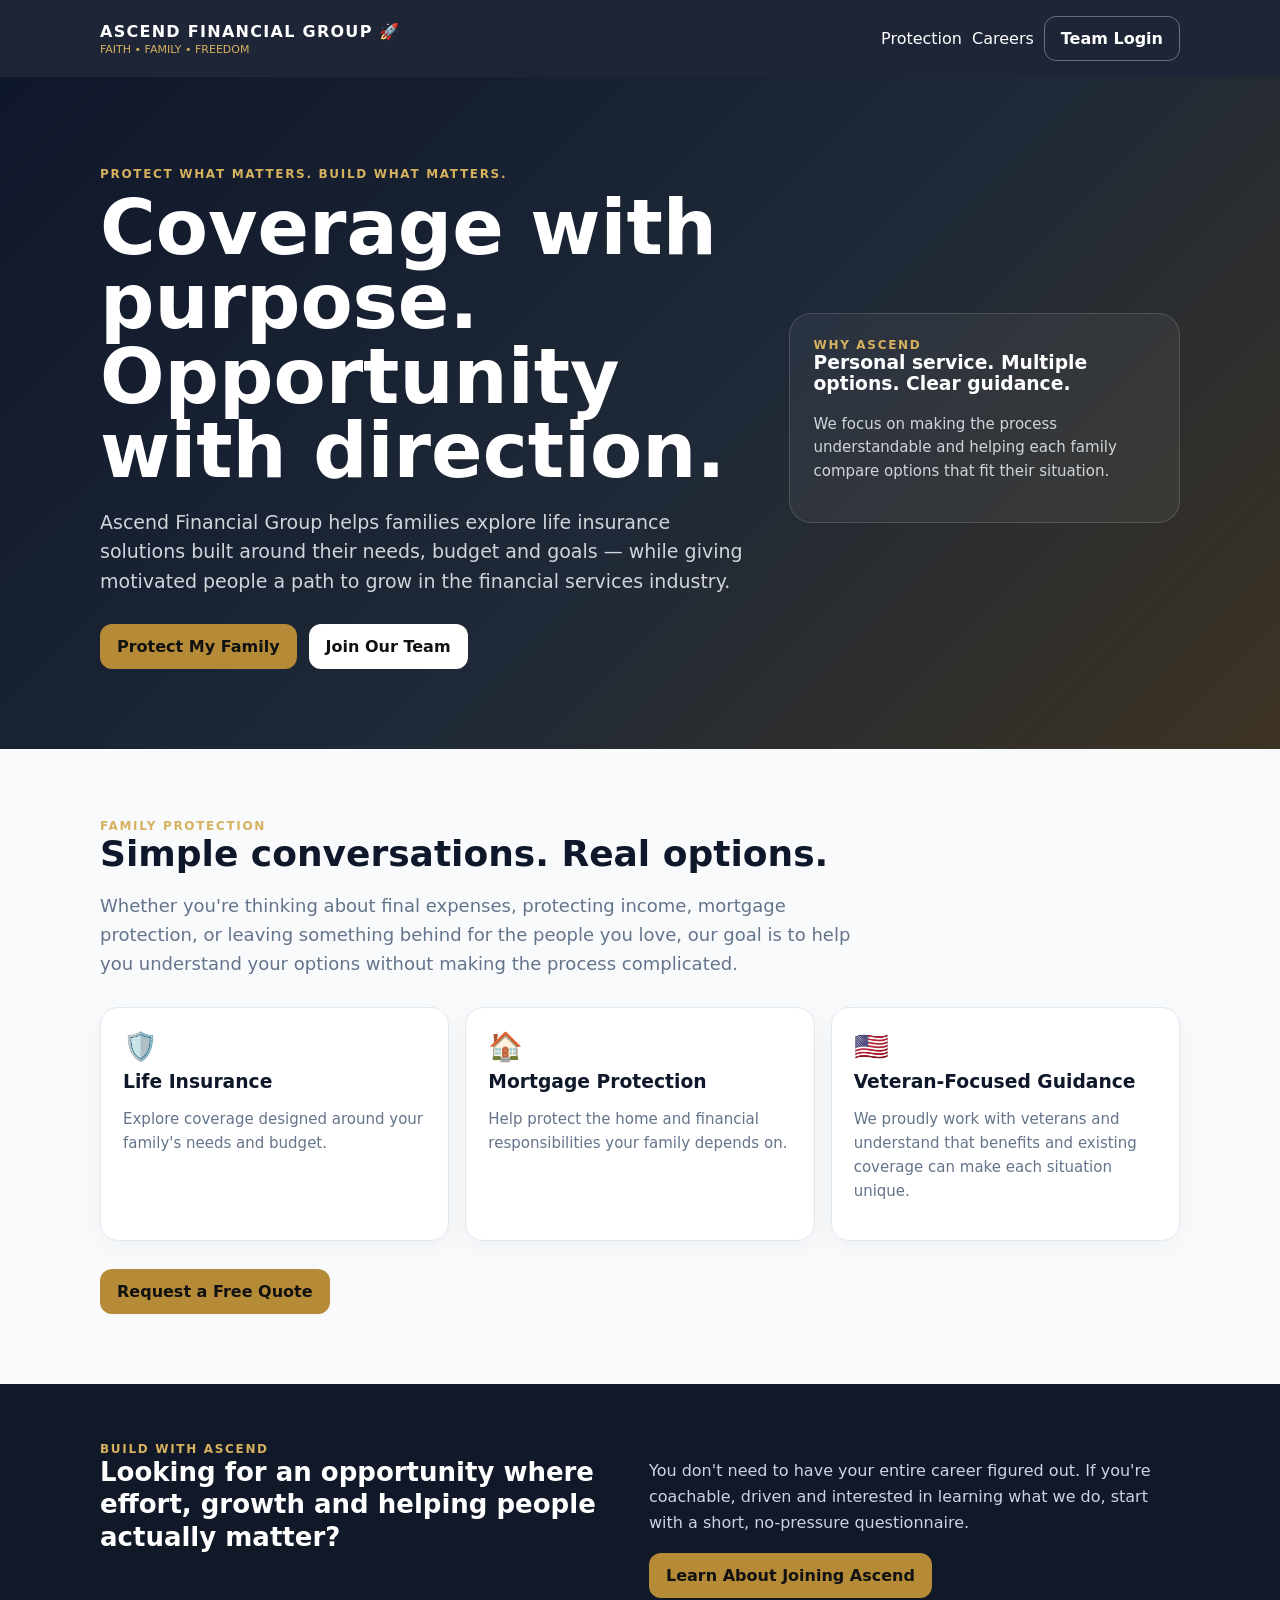
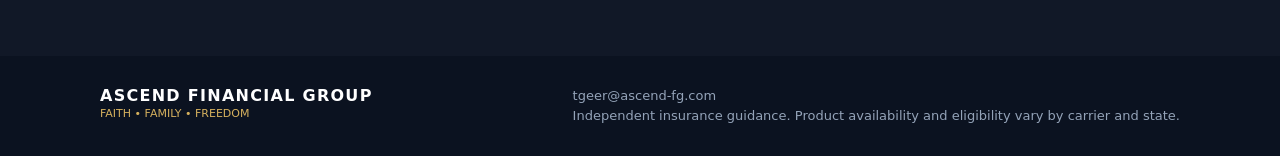
==== index.html @ 8be0ff40 "Build Ascend FG public landing page" ====
<!doctype html><html lang="en"><head><meta charset="utf-8"><meta name="viewport" content="width=device-width,initial-scale=1"><meta name="description" content="Ascend Financial Group helps families protect what matters most with life insurance solutions and offers driven people an opportunity to build a career in financial services."><title>Ascend Financial Group</title><style>:root{--ink:#0f172a;--muted:#64748b;--gold:#b58b38;--bg:#f8fafc;--card:#fff;--line:#e2e8f0}*{box-sizing:border-box}body{margin:0;font-family:Inter,system-ui,-apple-system,Segoe UI,sans-serif;background:var(--bg);color:var(--ink)}a{text-decoration:none;color:inherit}.nav{position:sticky;top:0;z-index:10;background:#0f172aeF;color:#fff;backdrop-filter:blur(10px)}.navin{max-width:1120px;margin:auto;display:flex;justify-content:space-between;align-items:center;padding:16px 20px}.brand{font-weight:900;letter-spacing:.08em}.tag{font-size:11px;color:#d6b15e;margin-top:2px}.links{display:flex;gap:10px;align-items:center}.btn{display:inline-flex;align-items:center;justify-content:center;border-radius:12px;padding:12px 16px;font-weight:800;border:1px solid transparent}.btn.gold{background:var(--gold);color:#111}.btn.light{background:#fff;color:#111}.btn.out{border-color:#ffffff55;color:#fff}.hero{background:linear-gradient(135deg,#0f172a,#1f2937 55%,#3d3323);color:#fff}.heroin{max-width:1120px;margin:auto;padding:90px 20px 80px;display:grid;grid-template-columns:1.25fr .75fr;gap:36px;align-items:center}.kicker{font-size:12px;letter-spacing:.14em;text-transform:uppercase;color:#d6b15e;font-weight:900}.hero h1{font-size:clamp(42px,7vw,76px);line-height:.98;margin:10px 0 18px;max-width:760px}.hero p{font-size:19px;line-height:1.55;color:#d1d5db;max-width:700px}.cta{display:flex;flex-wrap:wrap;gap:12px;margin-top:28px}.mini{background:#ffffff0d;border:1px solid #ffffff25;border-radius:22px;padding:24px}.mini h3{margin-top:0}.mini p{font-size:15px}.section{max-width:1120px;margin:auto;padding:70px 20px}.section h2{font-size:36px;margin:0 0 12px}.lead{color:var(--muted);font-size:18px;max-width:760px;line-height:1.6}.cards{display:grid;grid-template-columns:repeat(3,1fr);gap:16px;margin-top:28px}.card{background:var(--card);border:1px solid var(--line);border-radius:18px;padding:22px;box-shadow:0 8px 30px #0f172a0a}.card h3{margin:8px 0}.icon{font-size:28px}.split{display:grid;grid-template-columns:1fr 1fr;gap:18px}.band{background:#111827;color:#fff}.band .section{padding-top:58px;padding-bottom:58px}.quote{font-size:26px;font-weight:850;line-height:1.25}.footer{background:#0b1220;color:#94a3b8}.footerin{max-width:1120px;margin:auto;padding:30px 20px;display:flex;justify-content:space-between;gap:20px;flex-wrap:wrap}.small{font-size:13px;line-height:1.55}@media(max-width:760px){.heroin,.split,.cards{grid-template-columns:1fr}.heroin{padding-top:65px}.links a:not(.team){display:none}.hero h1{font-size:48px}.section{padding-top:52px;padding-bottom:52px}}</style></head><body><nav class="nav"><div class="navin"><div><div class="brand">ASCEND FINANCIAL GROUP 🚀</div><div class="tag">FAITH • FAMILY • FREEDOM</div></div><div class="links"><a href="#protect">Protection</a><a href="join/">Careers</a><a class="btn out team" href="https://daily.ascend-fg.com">Team Login</a></div></div></nav><header class="hero"><div class="heroin"><div><div class="kicker">Protect what matters. Build what matters.</div><h1>Coverage with purpose. Opportunity with direction.</h1><p>Ascend Financial Group helps families explore life insurance solutions built around their needs, budget and goals — while giving motivated people a path to grow in the financial services industry.</p><div class="cta"><a class="btn gold" href="#protect">Protect My Family</a><a class="btn light" href="join/">Join Our Team</a></div></div><aside class="mini"><div class="kicker">Why Ascend</div><h3>Personal service. Multiple options. Clear guidance.</h3><p>We focus on making the process understandable and helping each family compare options that fit their situation.</p></aside></div></header><section class="section" id="protect"><div class="kicker">Family Protection</div><h2>Simple conversations. Real options.</h2><p class="lead">Whether you're thinking about final expenses, protecting income, mortgage protection, or leaving something behind for the people you love, our goal is to help you understand your options without making the process complicated.</p><div class="cards"><div class="card"><div class="icon">🛡️</div><h3>Life Insurance</h3><p class="lead" style="font-size:15px">Explore coverage designed around your family's needs and budget.</p></div><div class="card"><div class="icon">🏠</div><h3>Mortgage Protection</h3><p class="lead" style="font-size:15px">Help protect the home and financial responsibilities your family depends on.</p></div><div class="card"><div class="icon">🇺🇸</div><h3>Veteran-Focused Guidance</h3><p class="lead" style="font-size:15px">We proudly work with veterans and understand that benefits and existing coverage can make each situation unique.</p></div></div><div class="cta"><a class="btn gold" href="mailto:tgeer@ascend-fg.com?subject=Ascend%20Financial%20Group%20-%20Coverage%20Request&body=Hi%20Ascend%2C%0A%0AI%27d%20like%20to%20learn%20more%20about%20coverage.%0A%0AName%3A%0APhone%3A%0ABest%20time%20to%20reach%20me%3A">Request a Free Quote</a></div></section><section class="band"><div class="section"><div class="split"><div><div class="kicker">Build With Ascend</div><div class="quote">Looking for an opportunity where effort, growth and helping people actually matter?</div></div><div><p style="color:#cbd5e1;line-height:1.65">You don't need to have your entire career figured out. If you're coachable, driven and interested in learning what we do, start with a short, no-pressure questionnaire.</p><a class="btn gold" href="join/">Learn About Joining Ascend</a></div></div></div></section><footer class="footer"><div class="footerin"><div><div class="brand" style="color:#fff">ASCEND FINANCIAL GROUP</div><div class="tag">FAITH • FAMILY • FREEDOM</div></div><div class="small">tgeer@ascend-fg.com<br>Independent insurance guidance. Product availability and eligibility vary by carrier and state.</div></div></footer></body></html>
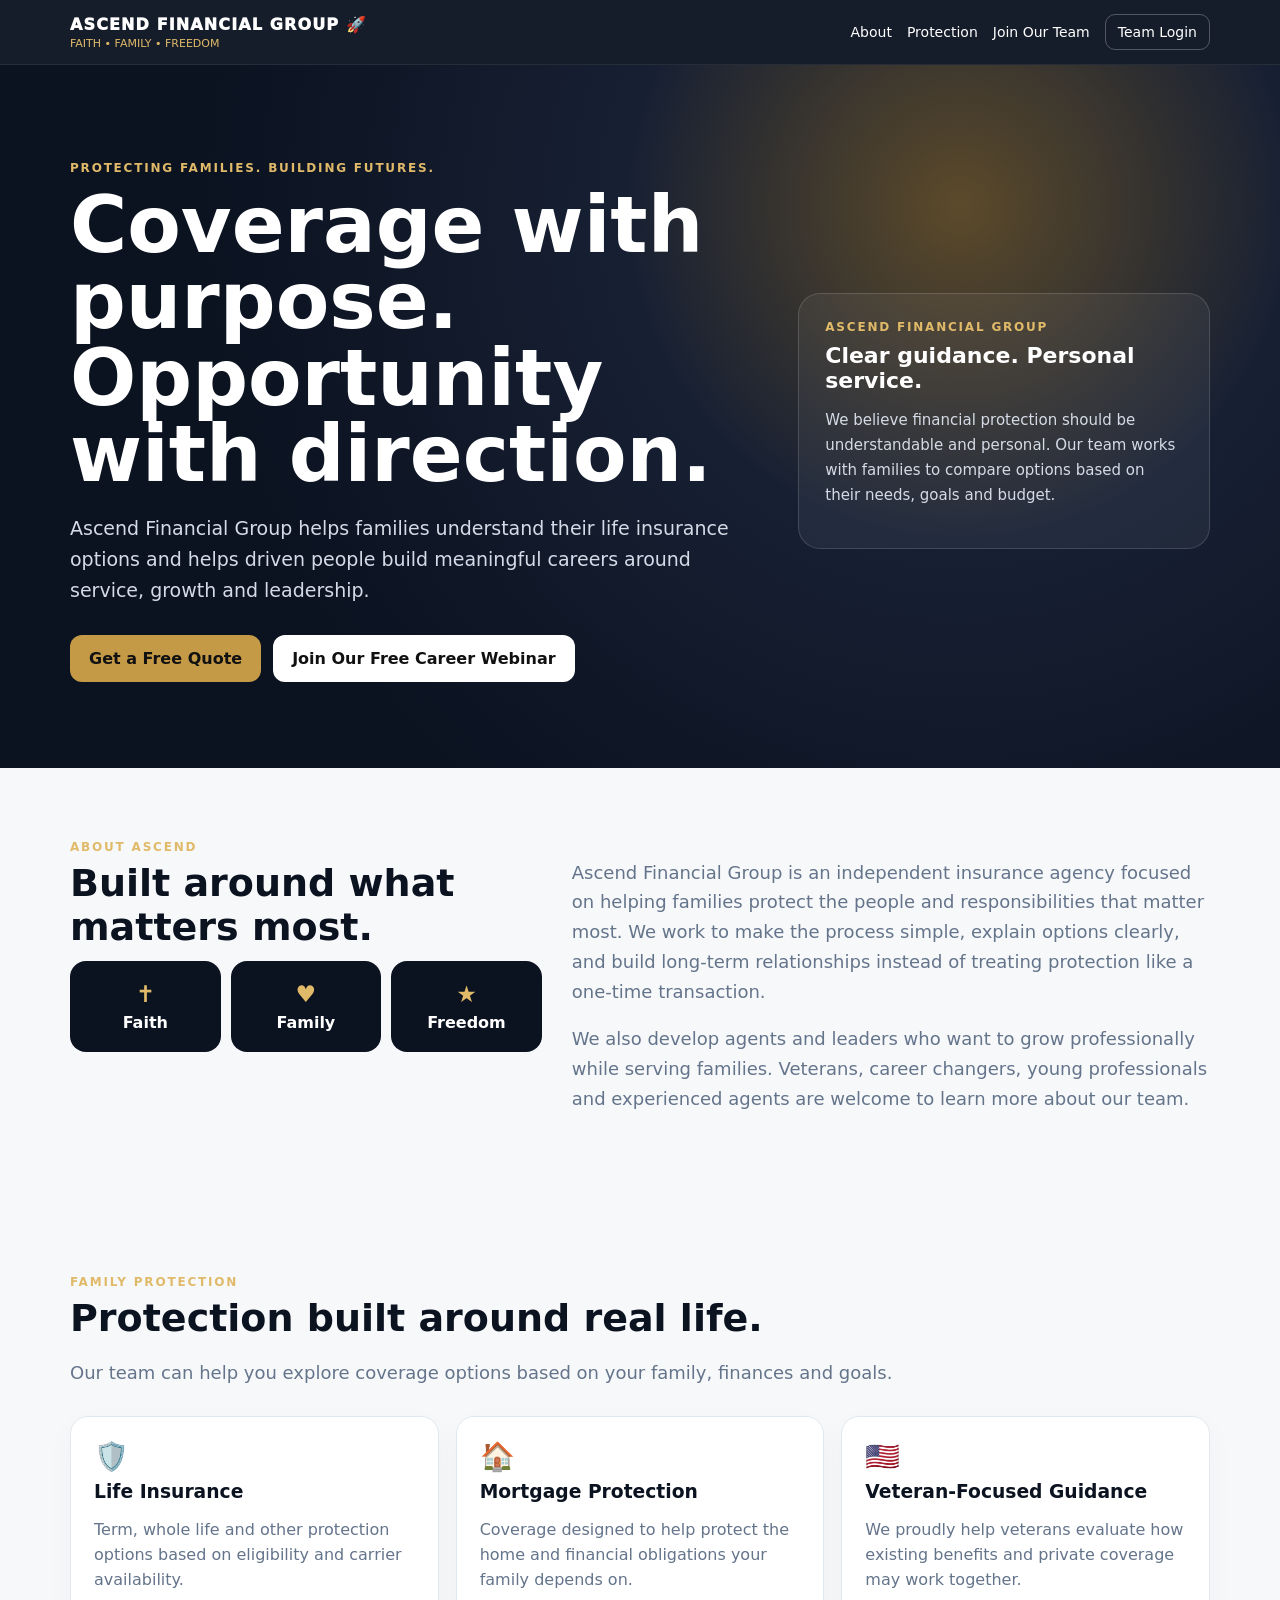
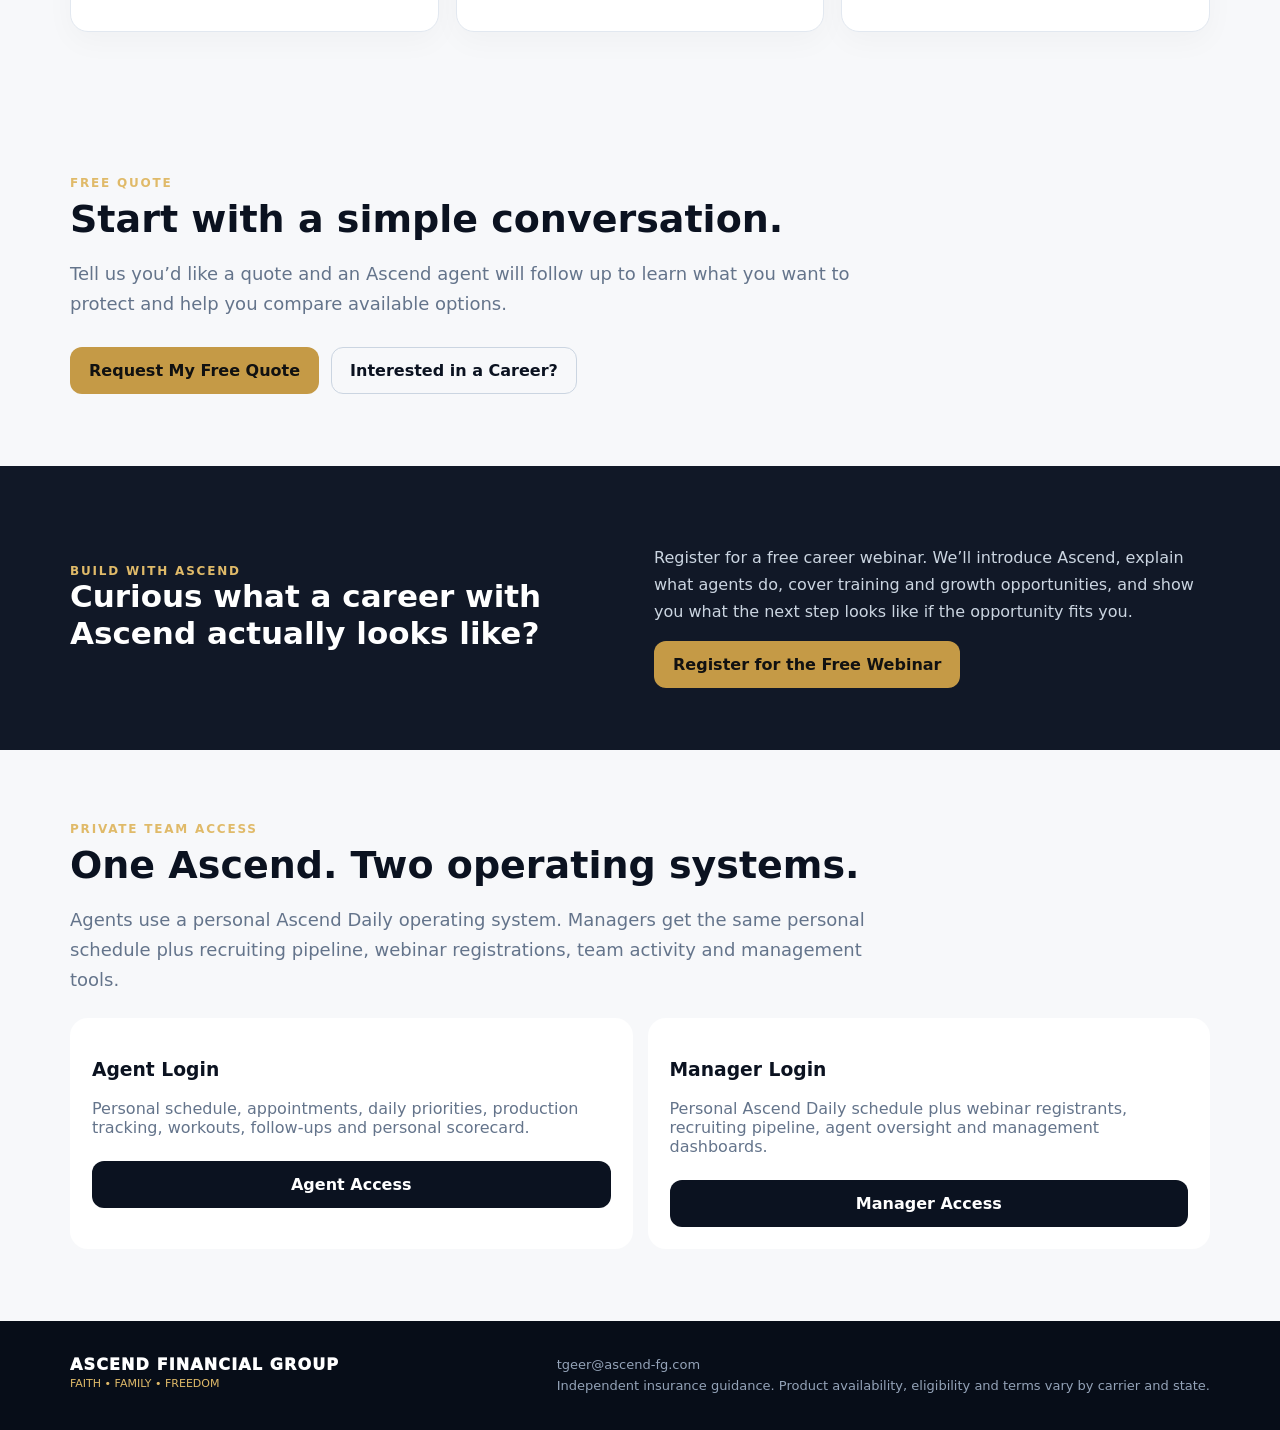
==== commit 94051dfd: "Build unified Ascend public landing page" ====
--- a/index.html
+++ b/index.html
@@ -1 +1,18 @@
-<!doctype html><html lang="en"><head><meta charset="utf-8"><meta name="viewport" content="width=device-width,initial-scale=1"><meta name="description" content="Ascend Financial Group helps families protect what matters most with life insurance solutions and offers driven people an opportunity to build a career in financial services."><title>Ascend Financial Group</title><style>:root{--ink:#0f172a;--muted:#64748b;--gold:#b58b38;--bg:#f8fafc;--card:#fff;--line:#e2e8f0}*{box-sizing:border-box}body{margin:0;font-family:Inter,system-ui,-apple-system,Segoe UI,sans-serif;background:var(--bg);color:var(--ink)}a{text-decoration:none;color:inherit}.nav{position:sticky;top:0;z-index:10;background:#0f172aeF;color:#fff;backdrop-filter:blur(10px)}.navin{max-width:1120px;margin:auto;display:flex;justify-content:space-between;align-items:center;padding:16px 20px}.brand{font-weight:900;letter-spacing:.08em}.tag{font-size:11px;color:#d6b15e;margin-top:2px}.links{display:flex;gap:10px;align-items:center}.btn{display:inline-flex;align-items:center;justify-content:center;border-radius:12px;padding:12px 16px;font-weight:800;border:1px solid transparent}.btn.gold{background:var(--gold);color:#111}.btn.light{background:#fff;color:#111}.btn.out{border-color:#ffffff55;color:#fff}.hero{background:linear-gradient(135deg,#0f172a,#1f2937 55%,#3d3323);color:#fff}.heroin{max-width:1120px;margin:auto;padding:90px 20px 80px;display:grid;grid-template-columns:1.25fr .75fr;gap:36px;align-items:center}.kicker{font-size:12px;letter-spacing:.14em;text-transform:uppercase;color:#d6b15e;font-weight:900}.hero h1{font-size:clamp(42px,7vw,76px);line-height:.98;margin:10px 0 18px;max-width:760px}.hero p{font-size:19px;line-height:1.55;color:#d1d5db;max-width:700px}.cta{display:flex;flex-wrap:wrap;gap:12px;margin-top:28px}.mini{background:#ffffff0d;border:1px solid #ffffff25;border-radius:22px;padding:24px}.mini h3{margin-top:0}.mini p{font-size:15px}.section{max-width:1120px;margin:auto;padding:70px 20px}.section h2{font-size:36px;margin:0 0 12px}.lead{color:var(--muted);font-size:18px;max-width:760px;line-height:1.6}.cards{display:grid;grid-template-columns:repeat(3,1fr);gap:16px;margin-top:28px}.card{background:var(--card);border:1px solid var(--line);border-radius:18px;padding:22px;box-shadow:0 8px 30px #0f172a0a}.card h3{margin:8px 0}.icon{font-size:28px}.split{display:grid;grid-template-columns:1fr 1fr;gap:18px}.band{background:#111827;color:#fff}.band .section{padding-top:58px;padding-bottom:58px}.quote{font-size:26px;font-weight:850;line-height:1.25}.footer{background:#0b1220;color:#94a3b8}.footerin{max-width:1120px;margin:auto;padding:30px 20px;display:flex;justify-content:space-between;gap:20px;flex-wrap:wrap}.small{font-size:13px;line-height:1.55}@media(max-width:760px){.heroin,.split,.cards{grid-template-columns:1fr}.heroin{padding-top:65px}.links a:not(.team){display:none}.hero h1{font-size:48px}.section{padding-top:52px;padding-bottom:52px}}</style></head><body><nav class="nav"><div class="navin"><div><div class="brand">ASCEND FINANCIAL GROUP 🚀</div><div class="tag">FAITH • FAMILY • FREEDOM</div></div><div class="links"><a href="#protect">Protection</a><a href="join/">Careers</a><a class="btn out team" href="https://daily.ascend-fg.com">Team Login</a></div></div></nav><header class="hero"><div class="heroin"><div><div class="kicker">Protect what matters. Build what matters.</div><h1>Coverage with purpose. Opportunity with direction.</h1><p>Ascend Financial Group helps families explore life insurance solutions built around their needs, budget and goals — while giving motivated people a path to grow in the financial services industry.</p><div class="cta"><a class="btn gold" href="#protect">Protect My Family</a><a class="btn light" href="join/">Join Our Team</a></div></div><aside class="mini"><div class="kicker">Why Ascend</div><h3>Personal service. Multiple options. Clear guidance.</h3><p>We focus on making the process understandable and helping each family compare options that fit their situation.</p></aside></div></header><section class="section" id="protect"><div class="kicker">Family Protection</div><h2>Simple conversations. Real options.</h2><p class="lead">Whether you're thinking about final expenses, protecting income, mortgage protection, or leaving something behind for the people you love, our goal is to help you understand your options without making the process complicated.</p><div class="cards"><div class="card"><div class="icon">🛡️</div><h3>Life Insurance</h3><p class="lead" style="font-size:15px">Explore coverage designed around your family's needs and budget.</p></div><div class="card"><div class="icon">🏠</div><h3>Mortgage Protection</h3><p class="lead" style="font-size:15px">Help protect the home and financial responsibilities your family depends on.</p></div><div class="card"><div class="icon">🇺🇸</div><h3>Veteran-Focused Guidance</h3><p class="lead" style="font-size:15px">We proudly work with veterans and understand that benefits and existing coverage can make each situation unique.</p></div></div><div class="cta"><a class="btn gold" href="mailto:tgeer@ascend-fg.com?subject=Ascend%20Financial%20Group%20-%20Coverage%20Request&body=Hi%20Ascend%2C%0A%0AI%27d%20like%20to%20learn%20more%20about%20coverage.%0A%0AName%3A%0APhone%3A%0ABest%20time%20to%20reach%20me%3A">Request a Free Quote</a></div></section><section class="band"><div class="section"><div class="split"><div><div class="kicker">Build With Ascend</div><div class="quote">Looking for an opportunity where effort, growth and helping people actually matter?</div></div><div><p style="color:#cbd5e1;line-height:1.65">You don't need to have your entire career figured out. If you're coachable, driven and interested in learning what we do, start with a short, no-pressure questionnaire.</p><a class="btn gold" href="join/">Learn About Joining Ascend</a></div></div></div></section><footer class="footer"><div class="footerin"><div><div class="brand" style="color:#fff">ASCEND FINANCIAL GROUP</div><div class="tag">FAITH • FAMILY • FREEDOM</div></div><div class="small">tgeer@ascend-fg.com<br>Independent insurance guidance. Product availability and eligibility vary by carrier and state.</div></div></footer></body></html>+<!doctype html>
+<html lang="en">
+<head>
+<meta charset="utf-8"><meta name="viewport" content="width=device-width,initial-scale=1">
+<title>Ascend Financial Group | Life Insurance & Career Opportunities</title>
+<meta name="description" content="Ascend Financial Group helps families explore life insurance, final expense and mortgage protection options and offers career opportunities for driven people. Faith • Family • Freedom.">
+<style>:root{--ink:#0b1220;--muted:#64748b;--gold:#c59a46;--bg:#f7f8fa;--line:#e2e8f0;--white:#fff}*{box-sizing:border-box}html{scroll-behavior:smooth}body{margin:0;font-family:Inter,system-ui,-apple-system,Segoe UI,sans-serif;background:var(--bg);color:var(--ink)}a{text-decoration:none;color:inherit}.nav{position:sticky;top:0;z-index:20;background:#0b1220f3;color:#fff;backdrop-filter:blur(12px);border-bottom:1px solid #ffffff12}.navin{max-width:1180px;margin:auto;padding:14px 20px;display:flex;align-items:center;justify-content:space-between;gap:18px}.brand{font-weight:950;letter-spacing:.07em}.tag{font-size:11px;color:#e0ba69;margin-top:3px}.links{display:flex;align-items:center;gap:15px;font-size:14px}.login{border:1px solid #ffffff42;border-radius:10px;padding:9px 12px}.hero{background:radial-gradient(circle at 75% 20%,#5c4a2a 0,#172033 30%,#0b1220 68%);color:#fff}.heroin{max-width:1180px;margin:auto;padding:96px 20px 86px;display:grid;grid-template-columns:1.25fr .75fr;gap:42px;align-items:center}.kicker{font-size:12px;letter-spacing:.15em;text-transform:uppercase;color:#e0ba69;font-weight:900}.hero h1{font-size:clamp(45px,7vw,78px);line-height:.98;margin:12px 0 20px;max-width:820px}.hero p{max-width:720px;font-size:19px;line-height:1.65;color:#d5dbe6}.cta{display:flex;flex-wrap:wrap;gap:12px;margin-top:28px}.btn{display:inline-flex;align-items:center;justify-content:center;padding:13px 18px;border-radius:12px;font-weight:900;border:1px solid transparent}.gold{background:var(--gold);color:#111}.light{background:#fff;color:#111}.outline{border-color:#ffffff4a;color:#fff}.heroCard{background:#ffffff0e;border:1px solid #ffffff24;border-radius:22px;padding:26px}.heroCard h3{font-size:22px;margin:9px 0}.heroCard p{font-size:15px}.section{max-width:1180px;margin:auto;padding:72px 20px}.section h2{font-size:38px;margin:7px 0 12px}.lead{font-size:18px;line-height:1.65;color:var(--muted);max-width:830px}.cards{display:grid;grid-template-columns:repeat(3,1fr);gap:17px;margin-top:28px}.card{background:#fff;border:1px solid var(--line);border-radius:18px;padding:23px;box-shadow:0 10px 30px #0b122008}.card h3{margin:8px 0}.card p{color:var(--muted);line-height:1.55}.icon{font-size:28px}.about{display:grid;grid-template-columns:.85fr 1.15fr;gap:30px;align-items:start}.values{display:grid;grid-template-columns:repeat(3,1fr);gap:10px}.value{background:#0b1220;color:#fff;border-radius:16px;padding:20px;text-align:center;font-weight:850}.value span{display:block;color:#e0ba69;font-size:23px;margin-bottom:6px}.recruit{background:#111827;color:#fff}.recruit .section{padding-top:62px;padding-bottom:62px}.split{display:grid;grid-template-columns:1fr 1fr;gap:28px;align-items:center}.quote{font-size:31px;font-weight:900;line-height:1.18}.roleGrid{display:grid;grid-template-columns:1fr 1fr;gap:15px;margin-top:24px}.role{background:#fff;color:var(--ink);border-radius:18px;padding:22px}.role p{color:var(--muted)}.role .btn{width:100%;margin-top:8px;background:#0b1220;color:#fff}.footer{background:#070d18;color:#94a3b8}.footerin{max-width:1180px;margin:auto;padding:34px 20px;display:flex;justify-content:space-between;gap:24px;flex-wrap:wrap}.small{font-size:13px;line-height:1.6}@media(max-width:780px){.heroin,.about,.split,.cards,.roleGrid,.values{grid-template-columns:1fr}.links a:not(.login){display:none}.hero h1{font-size:49px}.heroin{padding-top:68px}.section{padding-top:54px;padding-bottom:54px}}</style>
+</head>
+<body>
+<nav class="nav"><div class="navin"><div><div class="brand">ASCEND FINANCIAL GROUP 🚀</div><div class="tag">FAITH • FAMILY • FREEDOM</div></div><div class="links"><a href="#about">About</a><a href="#protect">Protection</a><a href="join/">Join Our Team</a><a class="login" href="#team-access">Team Login</a></div></div></nav>
+<header class="hero"><div class="heroin"><div><div class="kicker">Protecting families. Building futures.</div><h1>Coverage with purpose. Opportunity with direction.</h1><p>Ascend Financial Group helps families understand their life insurance options and helps driven people build meaningful careers around service, growth and leadership.</p><div class="cta"><a class="btn gold" href="#quote">Get a Free Quote</a><a class="btn light" href="join/">Join Our Free Career Webinar</a></div></div><aside class="heroCard"><div class="kicker">Ascend Financial Group</div><h3>Clear guidance. Personal service.</h3><p>We believe financial protection should be understandable and personal. Our team works with families to compare options based on their needs, goals and budget.</p></aside></div></header>
+<section class="section" id="about"><div class="about"><div><div class="kicker">About Ascend</div><h2>Built around what matters most.</h2><div class="values"><div class="value"><span>✝</span>Faith</div><div class="value"><span>♥</span>Family</div><div class="value"><span>★</span>Freedom</div></div></div><div><p class="lead">Ascend Financial Group is an independent insurance agency focused on helping families protect the people and responsibilities that matter most. We work to make the process simple, explain options clearly, and build long-term relationships instead of treating protection like a one-time transaction.</p><p class="lead">We also develop agents and leaders who want to grow professionally while serving families. Veterans, career changers, young professionals and experienced agents are welcome to learn more about our team.</p></div></div></section>
+<section class="section" id="protect"><div class="kicker">Family Protection</div><h2>Protection built around real life.</h2><p class="lead">Our team can help you explore coverage options based on your family, finances and goals.</p><div class="cards"><div class="card"><div class="icon">🛡️</div><h3>Life Insurance</h3><p>Term, whole life and other protection options based on eligibility and carrier availability.</p></div><div class="card"><div class="icon">🏠</div><h3>Mortgage Protection</h3><p>Coverage designed to help protect the home and financial obligations your family depends on.</p></div><div class="card"><div class="icon">🇺🇸</div><h3>Veteran-Focused Guidance</h3><p>We proudly help veterans evaluate how existing benefits and private coverage may work together.</p></div></div></section>
+<section class="section" id="quote"><div class="kicker">Free Quote</div><h2>Start with a simple conversation.</h2><p class="lead">Tell us you’d like a quote and an Ascend agent will follow up to learn what you want to protect and help you compare available options.</p><div class="cta"><a class="btn gold" href="mailto:tgeer@ascend-fg.com?subject=Free%20Quote%20Request%20-%20Ascend%20Financial%20Group&body=Name%3A%0APhone%3A%0ACity%2FState%3A%0AWhat%20would%20you%20like%20help%20protecting%3F%3A">Request My Free Quote</a><a class="btn" style="border:1px solid #cbd5e1" href="join/">Interested in a Career?</a></div></section>
+<section class="recruit"><div class="section"><div class="split"><div><div class="kicker">Build With Ascend</div><div class="quote">Curious what a career with Ascend actually looks like?</div></div><div><p style="color:#cbd5e1;line-height:1.7">Register for a free career webinar. We’ll introduce Ascend, explain what agents do, cover training and growth opportunities, and show you what the next step looks like if the opportunity fits you.</p><a class="btn gold" href="join/">Register for the Free Webinar</a></div></div></div></section>
+<section class="section" id="team-access"><div class="kicker">Private Team Access</div><h2>One Ascend. Two operating systems.</h2><p class="lead">Agents use a personal Ascend Daily operating system. Managers get the same personal schedule plus recruiting pipeline, webinar registrations, team activity and management tools.</p><div class="roleGrid"><div class="role"><h3>Agent Login</h3><p>Personal schedule, appointments, daily priorities, production tracking, workouts, follow-ups and personal scorecard.</p><a class="btn" href="https://daily.ascend-fg.com">Agent Access</a></div><div class="role"><h3>Manager Login</h3><p>Personal Ascend Daily schedule plus webinar registrants, recruiting pipeline, agent oversight and management dashboards.</p><a class="btn" href="manager/">Manager Access</a></div></div></section>
+<footer class="footer"><div class="footerin"><div><div class="brand" style="color:#fff">ASCEND FINANCIAL GROUP</div><div class="tag">FAITH • FAMILY • FREEDOM</div></div><div class="small">tgeer@ascend-fg.com<br>Independent insurance guidance. Product availability, eligibility and terms vary by carrier and state.</div></div></footer>
+</body></html>
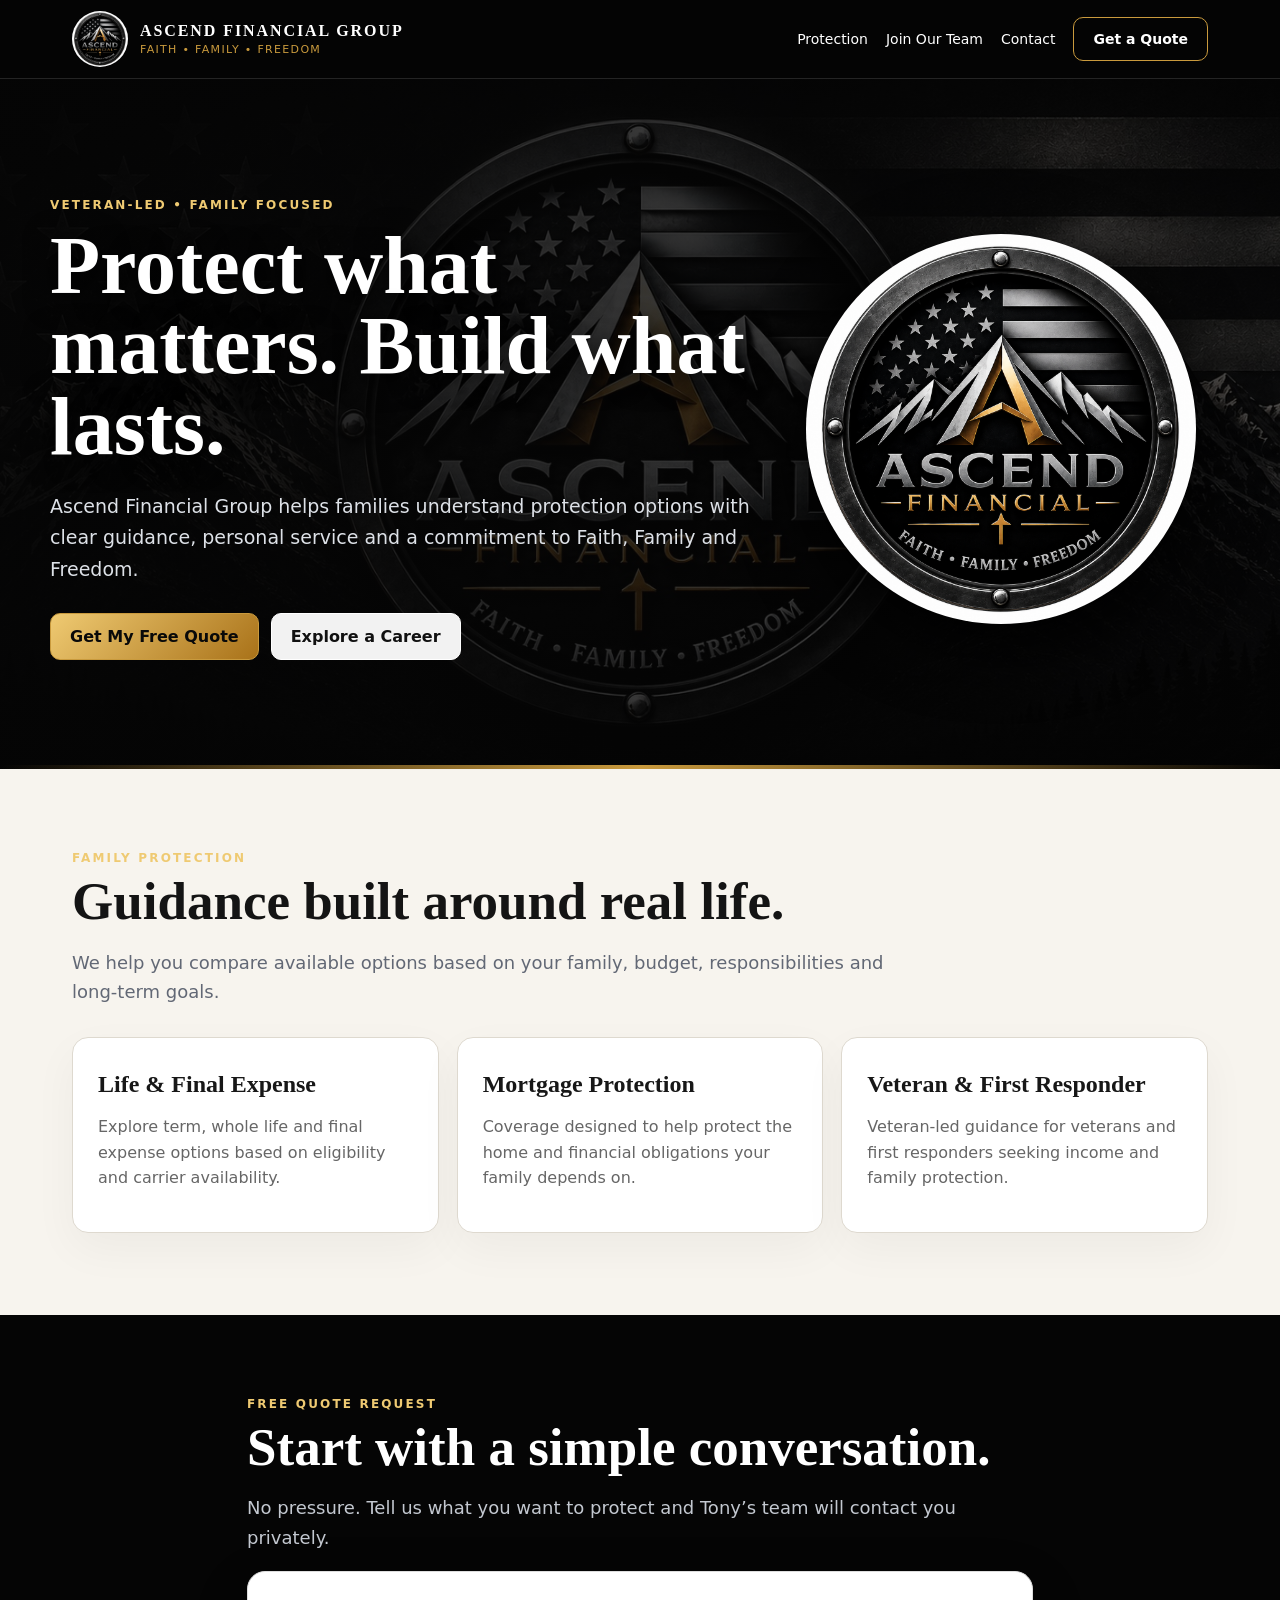
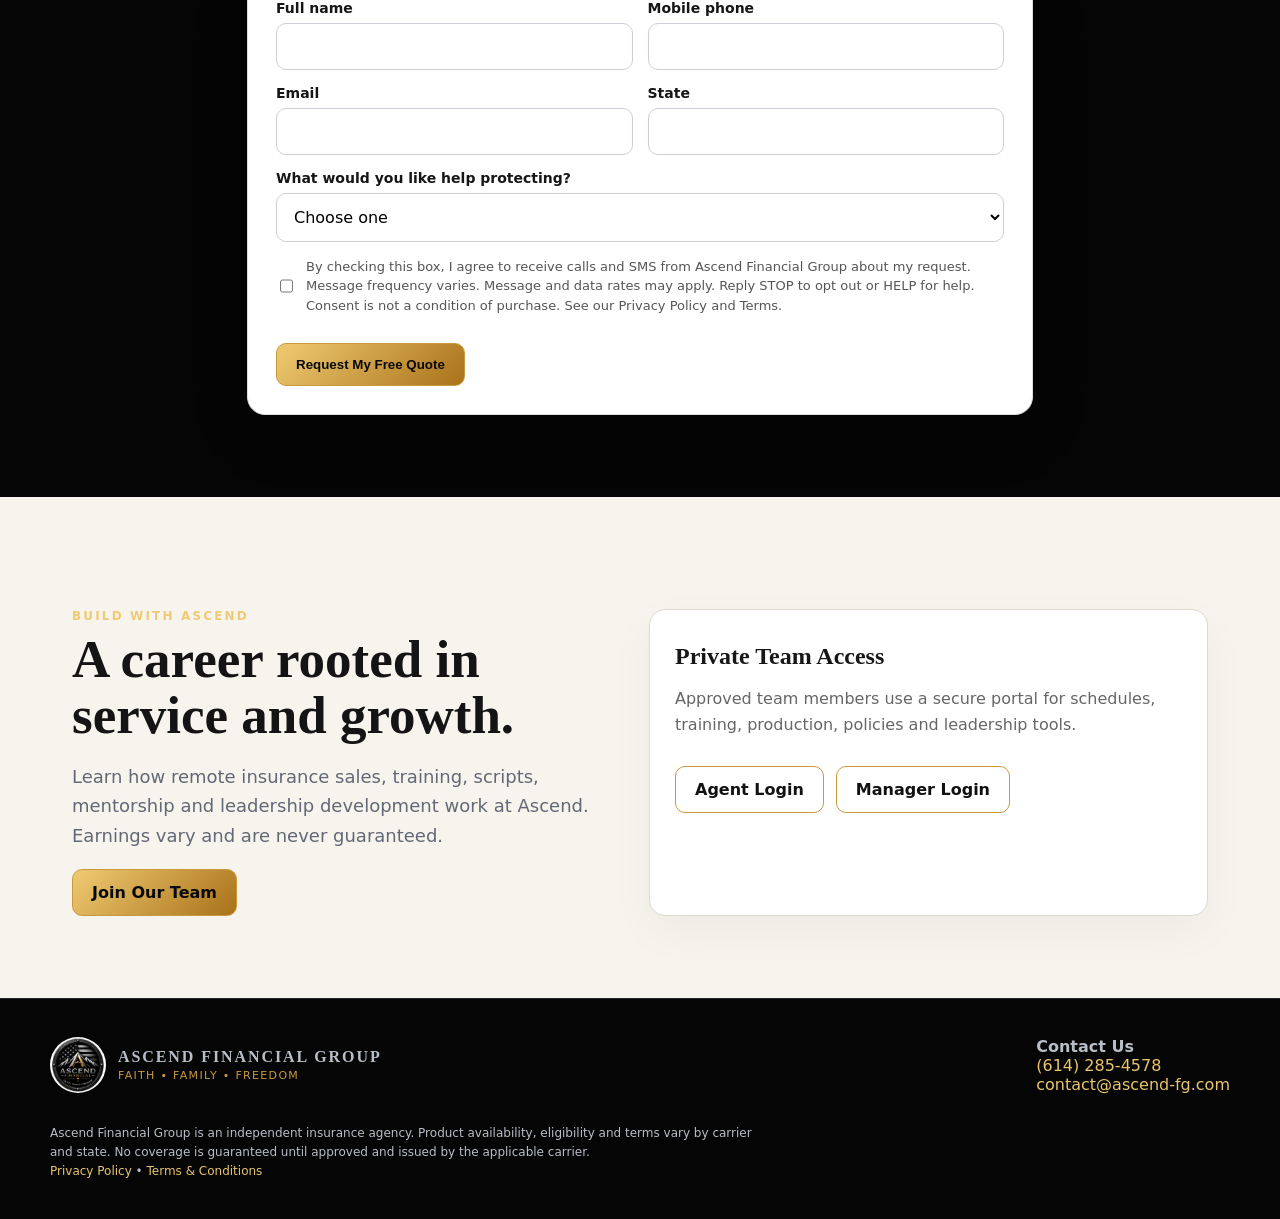
==== commit 706f28e2: "Launch branded public site and portal entry flows" ====
--- a/index.html
+++ b/index.html
@@ -1,18 +1,7 @@
-<!doctype html>
-<html lang="en">
-<head>
-<meta charset="utf-8"><meta name="viewport" content="width=device-width,initial-scale=1">
-<title>Ascend Financial Group | Life Insurance & Career Opportunities</title>
-<meta name="description" content="Ascend Financial Group helps families explore life insurance, final expense and mortgage protection options and offers career opportunities for driven people. Faith • Family • Freedom.">
-<style>:root{--ink:#0b1220;--muted:#64748b;--gold:#c59a46;--bg:#f7f8fa;--line:#e2e8f0;--white:#fff}*{box-sizing:border-box}html{scroll-behavior:smooth}body{margin:0;font-family:Inter,system-ui,-apple-system,Segoe UI,sans-serif;background:var(--bg);color:var(--ink)}a{text-decoration:none;color:inherit}.nav{position:sticky;top:0;z-index:20;background:#0b1220f3;color:#fff;backdrop-filter:blur(12px);border-bottom:1px solid #ffffff12}.navin{max-width:1180px;margin:auto;padding:14px 20px;display:flex;align-items:center;justify-content:space-between;gap:18px}.brand{font-weight:950;letter-spacing:.07em}.tag{font-size:11px;color:#e0ba69;margin-top:3px}.links{display:flex;align-items:center;gap:15px;font-size:14px}.login{border:1px solid #ffffff42;border-radius:10px;padding:9px 12px}.hero{background:radial-gradient(circle at 75% 20%,#5c4a2a 0,#172033 30%,#0b1220 68%);color:#fff}.heroin{max-width:1180px;margin:auto;padding:96px 20px 86px;display:grid;grid-template-columns:1.25fr .75fr;gap:42px;align-items:center}.kicker{font-size:12px;letter-spacing:.15em;text-transform:uppercase;color:#e0ba69;font-weight:900}.hero h1{font-size:clamp(45px,7vw,78px);line-height:.98;margin:12px 0 20px;max-width:820px}.hero p{max-width:720px;font-size:19px;line-height:1.65;color:#d5dbe6}.cta{display:flex;flex-wrap:wrap;gap:12px;margin-top:28px}.btn{display:inline-flex;align-items:center;justify-content:center;padding:13px 18px;border-radius:12px;font-weight:900;border:1px solid transparent}.gold{background:var(--gold);color:#111}.light{background:#fff;color:#111}.outline{border-color:#ffffff4a;color:#fff}.heroCard{background:#ffffff0e;border:1px solid #ffffff24;border-radius:22px;padding:26px}.heroCard h3{font-size:22px;margin:9px 0}.heroCard p{font-size:15px}.section{max-width:1180px;margin:auto;padding:72px 20px}.section h2{font-size:38px;margin:7px 0 12px}.lead{font-size:18px;line-height:1.65;color:var(--muted);max-width:830px}.cards{display:grid;grid-template-columns:repeat(3,1fr);gap:17px;margin-top:28px}.card{background:#fff;border:1px solid var(--line);border-radius:18px;padding:23px;box-shadow:0 10px 30px #0b122008}.card h3{margin:8px 0}.card p{color:var(--muted);line-height:1.55}.icon{font-size:28px}.about{display:grid;grid-template-columns:.85fr 1.15fr;gap:30px;align-items:start}.values{display:grid;grid-template-columns:repeat(3,1fr);gap:10px}.value{background:#0b1220;color:#fff;border-radius:16px;padding:20px;text-align:center;font-weight:850}.value span{display:block;color:#e0ba69;font-size:23px;margin-bottom:6px}.recruit{background:#111827;color:#fff}.recruit .section{padding-top:62px;padding-bottom:62px}.split{display:grid;grid-template-columns:1fr 1fr;gap:28px;align-items:center}.quote{font-size:31px;font-weight:900;line-height:1.18}.roleGrid{display:grid;grid-template-columns:1fr 1fr;gap:15px;margin-top:24px}.role{background:#fff;color:var(--ink);border-radius:18px;padding:22px}.role p{color:var(--muted)}.role .btn{width:100%;margin-top:8px;background:#0b1220;color:#fff}.footer{background:#070d18;color:#94a3b8}.footerin{max-width:1180px;margin:auto;padding:34px 20px;display:flex;justify-content:space-between;gap:24px;flex-wrap:wrap}.small{font-size:13px;line-height:1.6}@media(max-width:780px){.heroin,.about,.split,.cards,.roleGrid,.values{grid-template-columns:1fr}.links a:not(.login){display:none}.hero h1{font-size:49px}.heroin{padding-top:68px}.section{padding-top:54px;padding-bottom:54px}}</style>
-</head>
-<body>
-<nav class="nav"><div class="navin"><div><div class="brand">ASCEND FINANCIAL GROUP 🚀</div><div class="tag">FAITH • FAMILY • FREEDOM</div></div><div class="links"><a href="#about">About</a><a href="#protect">Protection</a><a href="join/">Join Our Team</a><a class="login" href="#team-access">Team Login</a></div></div></nav>
-<header class="hero"><div class="heroin"><div><div class="kicker">Protecting families. Building futures.</div><h1>Coverage with purpose. Opportunity with direction.</h1><p>Ascend Financial Group helps families understand their life insurance options and helps driven people build meaningful careers around service, growth and leadership.</p><div class="cta"><a class="btn gold" href="#quote">Get a Free Quote</a><a class="btn light" href="join/">Join Our Free Career Webinar</a></div></div><aside class="heroCard"><div class="kicker">Ascend Financial Group</div><h3>Clear guidance. Personal service.</h3><p>We believe financial protection should be understandable and personal. Our team works with families to compare options based on their needs, goals and budget.</p></aside></div></header>
-<section class="section" id="about"><div class="about"><div><div class="kicker">About Ascend</div><h2>Built around what matters most.</h2><div class="values"><div class="value"><span>✝</span>Faith</div><div class="value"><span>♥</span>Family</div><div class="value"><span>★</span>Freedom</div></div></div><div><p class="lead">Ascend Financial Group is an independent insurance agency focused on helping families protect the people and responsibilities that matter most. We work to make the process simple, explain options clearly, and build long-term relationships instead of treating protection like a one-time transaction.</p><p class="lead">We also develop agents and leaders who want to grow professionally while serving families. Veterans, career changers, young professionals and experienced agents are welcome to learn more about our team.</p></div></div></section>
-<section class="section" id="protect"><div class="kicker">Family Protection</div><h2>Protection built around real life.</h2><p class="lead">Our team can help you explore coverage options based on your family, finances and goals.</p><div class="cards"><div class="card"><div class="icon">🛡️</div><h3>Life Insurance</h3><p>Term, whole life and other protection options based on eligibility and carrier availability.</p></div><div class="card"><div class="icon">🏠</div><h3>Mortgage Protection</h3><p>Coverage designed to help protect the home and financial obligations your family depends on.</p></div><div class="card"><div class="icon">🇺🇸</div><h3>Veteran-Focused Guidance</h3><p>We proudly help veterans evaluate how existing benefits and private coverage may work together.</p></div></div></section>
-<section class="section" id="quote"><div class="kicker">Free Quote</div><h2>Start with a simple conversation.</h2><p class="lead">Tell us you’d like a quote and an Ascend agent will follow up to learn what you want to protect and help you compare available options.</p><div class="cta"><a class="btn gold" href="mailto:tgeer@ascend-fg.com?subject=Free%20Quote%20Request%20-%20Ascend%20Financial%20Group&body=Name%3A%0APhone%3A%0ACity%2FState%3A%0AWhat%20would%20you%20like%20help%20protecting%3F%3A">Request My Free Quote</a><a class="btn" style="border:1px solid #cbd5e1" href="join/">Interested in a Career?</a></div></section>
-<section class="recruit"><div class="section"><div class="split"><div><div class="kicker">Build With Ascend</div><div class="quote">Curious what a career with Ascend actually looks like?</div></div><div><p style="color:#cbd5e1;line-height:1.7">Register for a free career webinar. We’ll introduce Ascend, explain what agents do, cover training and growth opportunities, and show you what the next step looks like if the opportunity fits you.</p><a class="btn gold" href="join/">Register for the Free Webinar</a></div></div></div></section>
-<section class="section" id="team-access"><div class="kicker">Private Team Access</div><h2>One Ascend. Two operating systems.</h2><p class="lead">Agents use a personal Ascend Daily operating system. Managers get the same personal schedule plus recruiting pipeline, webinar registrations, team activity and management tools.</p><div class="roleGrid"><div class="role"><h3>Agent Login</h3><p>Personal schedule, appointments, daily priorities, production tracking, workouts, follow-ups and personal scorecard.</p><a class="btn" href="https://daily.ascend-fg.com">Agent Access</a></div><div class="role"><h3>Manager Login</h3><p>Personal Ascend Daily schedule plus webinar registrants, recruiting pipeline, agent oversight and management dashboards.</p><a class="btn" href="manager/">Manager Access</a></div></div></section>
-<footer class="footer"><div class="footerin"><div><div class="brand" style="color:#fff">ASCEND FINANCIAL GROUP</div><div class="tag">FAITH • FAMILY • FREEDOM</div></div><div class="small">tgeer@ascend-fg.com<br>Independent insurance guidance. Product availability, eligibility and terms vary by carrier and state.</div></div></footer>
-</body></html>+<!doctype html><html lang="en"><head><meta charset="utf-8"><meta name="viewport" content="width=device-width,initial-scale=1"><title>Ascend Financial Group | Protect What Matters</title><meta name="description" content="Ascend Financial Group helps families explore life insurance, mortgage protection, income protection and final expense coverage. Faith • Family • Freedom."><link rel="stylesheet" href="/assets/site.css"></head><body>
+<nav class="nav"><div class="shell navin"><a class="identity" href="/"><img class="mark" src="/assets/ascend-logo.png" alt="Ascend Financial Group logo"><div><div class="brand">ASCEND FINANCIAL GROUP</div><div class="tag">FAITH • FAMILY • FREEDOM</div></div></a><div class="links"><a href="#protect">Protection</a><a href="/join/">Join Our Team</a><a href="#contact">Contact</a><a class="button" href="#quote">Get a Quote</a></div></div></nav>
+<header class="hero"><div class="shell hero-grid"><div><div class="eyebrow">Veteran-led • Family focused</div><h1>Protect what matters. Build what lasts.</h1><p>Ascend Financial Group helps families understand protection options with clear guidance, personal service and a commitment to Faith, Family and Freedom.</p><div class="actions"><a class="button gold" href="#quote">Get My Free Quote</a><a class="button silver" href="/join/">Explore a Career</a></div></div><img class="seal" src="/assets/ascend-logo.png" alt="Ascend Financial Group mountain and American flag seal"></div></header>
+<section class="section light" id="protect"><div class="shell"><div class="eyebrow">Family Protection</div><h2>Guidance built around real life.</h2><p class="lead">We help you compare available options based on your family, budget, responsibilities and long-term goals.</p><div class="grid3"><article class="card"><h3>Life & Final Expense</h3><p>Explore term, whole life and final expense options based on eligibility and carrier availability.</p></article><article class="card"><h3>Mortgage Protection</h3><p>Coverage designed to help protect the home and financial obligations your family depends on.</p></article><article class="card"><h3>Veteran & First Responder</h3><p>Veteran-led guidance for veterans and first responders seeking income and family protection.</p></article></div></div></section>
+<section class="section" id="quote"><div class="shell formwrap"><div class="eyebrow">Free Quote Request</div><h2>Start with a simple conversation.</h2><p class="lead darklead">No pressure. Tell us what you want to protect and Tony’s team will contact you privately.</p><form class="form" data-ascend-form data-endpoint="/api/quote" data-success="Thank you. Your private quote request was sent to Tony at Ascend Financial Group."><div data-notice class="notice"></div><div class="row"><div class="field"><label>Full name</label><input name="name" required autocomplete="name"></div><div class="field"><label>Mobile phone</label><input name="phone" required autocomplete="tel"></div></div><div class="row"><div class="field"><label>Email</label><input name="email" type="email" required autocomplete="email"></div><div class="field"><label>State</label><input name="state" required autocomplete="address-level1"></div></div><div class="field"><label>What would you like help protecting?</label><select name="interest" required><option value="">Choose one</option><option>Life insurance</option><option>Mortgage protection</option><option>Final expense</option><option>Income protection</option><option>Veteran-focused protection</option><option>Not sure yet</option></select></div><label class="check"><input name="consent" type="checkbox" required><span>By checking this box, I agree to receive calls and SMS from Ascend Financial Group about my request. Message frequency varies. Message and data rates may apply. Reply STOP to opt out or HELP for help. Consent is not a condition of purchase. See our <a href="/privacy/">Privacy Policy</a> and <a href="/terms/">Terms.</a></span></label><div class="actions"><button class="button gold" type="submit">Request My Free Quote</button></div></form></div></section>
+<section class="section light"><div class="shell grid2"><div><div class="eyebrow">Build With Ascend</div><h2>A career rooted in service and growth.</h2><p class="lead">Learn how remote insurance sales, training, scripts, mentorship and leadership development work at Ascend. Earnings vary and are never guaranteed.</p><a class="button gold" href="/join/">Join Our Team</a></div><div class="card"><h3>Private Team Access</h3><p>Approved team members use a secure portal for schedules, training, production, policies and leadership tools.</p><div class="actions"><a class="button" style="color:#111" href="/agent/">Agent Login</a><a class="button" style="color:#111" href="/manager/">Manager Login</a></div></div></div></section>
+<footer class="footer" id="contact"><div class="shell footerin"><div class="identity"><img class="mark" src="/assets/ascend-logo.png" alt=""><div><div class="brand">ASCEND FINANCIAL GROUP</div><div class="tag">FAITH • FAMILY • FREEDOM</div></div></div><div><strong>Contact Us</strong><br><a href="tel:+16142854578">(614) 285-4578</a><br><a href="mailto:contact@ascend-fg.com">contact@ascend-fg.com</a></div><div class="legal">Ascend Financial Group is an independent insurance agency. Product availability, eligibility and terms vary by carrier and state. No coverage is guaranteed until approved and issued by the applicable carrier.<br><a href="/privacy/">Privacy Policy</a> • <a href="/terms/">Terms & Conditions</a></div></div></footer><script src="/assets/forms.js"></script></body></html>
--- a/assets/site.css
+++ b/assets/site.css
@@ -0,0 +1 @@
+:root{--black:#050505;--panel:#111;--silver:#d9dde3;--gold:#c99a3d;--cream:#f7f4ee;--muted:#aeb5c0;--line:#34373d}*{box-sizing:border-box}html{scroll-behavior:smooth}body{margin:0;font-family:Inter,system-ui,-apple-system,Segoe UI,sans-serif;background:var(--black);color:#fff}a{color:inherit;text-decoration:none}.shell{max-width:1180px;margin:auto;padding:0 22px}.nav{position:sticky;top:0;z-index:20;background:#050505ef;border-bottom:1px solid #ffffff20;backdrop-filter:blur(14px)}.navin{min-height:78px;display:flex;align-items:center;justify-content:space-between;gap:22px}.identity{display:flex;align-items:center;gap:12px}.mark{width:56px;height:56px;border-radius:50%;object-fit:cover;background:#fff}.brand{font-family:Georgia,serif;letter-spacing:.12em;font-weight:800}.tag{color:var(--gold);font-size:11px;letter-spacing:.12em;margin-top:3px}.links{display:flex;gap:18px;align-items:center;font-size:14px}.button{display:inline-flex;align-items:center;justify-content:center;border:1px solid var(--gold);border-radius:10px;padding:13px 19px;font-weight:800;background:transparent;color:#fff}.button.gold{background:linear-gradient(135deg,#efca72,#a97219);color:#090909}.button.silver{background:#f2f2f2;color:#111;border-color:#fff}.hero{position:relative;overflow:hidden;background:linear-gradient(90deg,#050505ee,#050505a8),url('/assets/ascend-brand-banner.jpg') center/cover}.hero:after{content:"";position:absolute;inset:auto 0 0;height:4px;background:linear-gradient(90deg,transparent,var(--gold),transparent)}.hero-grid{min-height:690px;padding:110px 0 100px;display:grid;grid-template-columns:1.25fr .75fr;align-items:center;gap:48px;position:relative;z-index:1}.eyebrow{color:#efca72;font-weight:900;font-size:12px;letter-spacing:.18em;text-transform:uppercase}.hero h1{font:800 clamp(46px,6.6vw,82px)/.98 Georgia,serif;margin:14px 0 24px;max-width:860px;text-shadow:0 4px 30px #000}.hero p{font-size:19px;line-height:1.65;color:#dde1e7;max-width:740px}.actions{display:flex;flex-wrap:wrap;gap:12px;margin-top:28px}.seal{width:min(100%,390px);aspect-ratio:1;border-radius:50%;object-fit:cover;filter:drop-shadow(0 18px 35px #000)}.section{padding:82px 0}.section.light{background:var(--cream);color:#141414}.section h2{font:800 clamp(34px,5vw,53px)/1.05 Georgia,serif;margin:9px 0 15px}.lead{max-width:850px;font-size:18px;line-height:1.65;color:#626875}.darklead{color:#c3c8d0}.grid3,.grid2{display:grid;gap:18px;margin-top:30px}.grid3{grid-template-columns:repeat(3,1fr)}.grid2{grid-template-columns:repeat(2,1fr)}.card{border:1px solid #ded9cf;background:#fff;border-radius:16px;padding:25px;color:#171717;box-shadow:0 16px 45px #0000000b}.darkcard{background:#111;border-color:#ffffff20;color:#fff}.card p{line-height:1.6;color:#666}.darkcard p{color:#b9c0ca}.card h3{font:800 24px Georgia,serif;margin:8px 0}.formwrap{max-width:830px}.form{background:#fff;color:#161616;border-radius:18px;padding:28px;border:1px solid #ddd;box-shadow:0 20px 60px #0002}.row{display:grid;grid-template-columns:1fr 1fr;gap:15px}.field{margin-bottom:15px}.field label{display:block;font-weight:800;font-size:14px;margin-bottom:7px}.field input,.field select,.field textarea{width:100%;border:1px solid #cbd0d7;border-radius:10px;padding:13px;font:inherit;background:#fff}.field textarea{min-height:110px}.check{display:flex;gap:10px;font-size:13px;line-height:1.5;color:#555}.check input{width:auto;margin-top:3px}.notice{display:none;padding:13px;border-radius:10px;margin:0 0 15px}.success{display:block;background:#eaf8ef;color:#14532d}.error{display:block;background:#fff1ee;color:#8c2d1c}.footer{border-top:1px solid #ffffff20;background:#050505}.footerin{padding:38px 0;display:flex;justify-content:space-between;gap:30px;flex-wrap:wrap;color:#b8bec7}.footer a{color:#e9c66e}.legal{font-size:12px;line-height:1.6;max-width:720px}.portal{min-height:100vh;background:linear-gradient(#050505d9,#050505ee),url('/assets/ascend-brand-banner.jpg') center/cover fixed}.portalbox{max-width:800px;margin:auto;padding:42px 20px}.portalcard{margin-top:44px;background:#111e;border:1px solid #ffffff24;border-radius:20px;padding:30px}.steps{counter-reset:step;display:grid;gap:11px;margin:20px 0}.steps div{border-left:3px solid var(--gold);background:#ffffff08;padding:12px 15px;color:#d5d9df}.small{font-size:13px;line-height:1.55;color:#9da5b0}@media(max-width:800px){.links a:not(.button){display:none}.hero-grid,.grid3,.grid2,.row{grid-template-columns:1fr}.hero-grid{padding:68px 0 72px;min-height:auto}.seal{max-width:270px;margin:auto}.navin{min-height:68px}.brand{font-size:13px}.mark{width:46px;height:46px}}
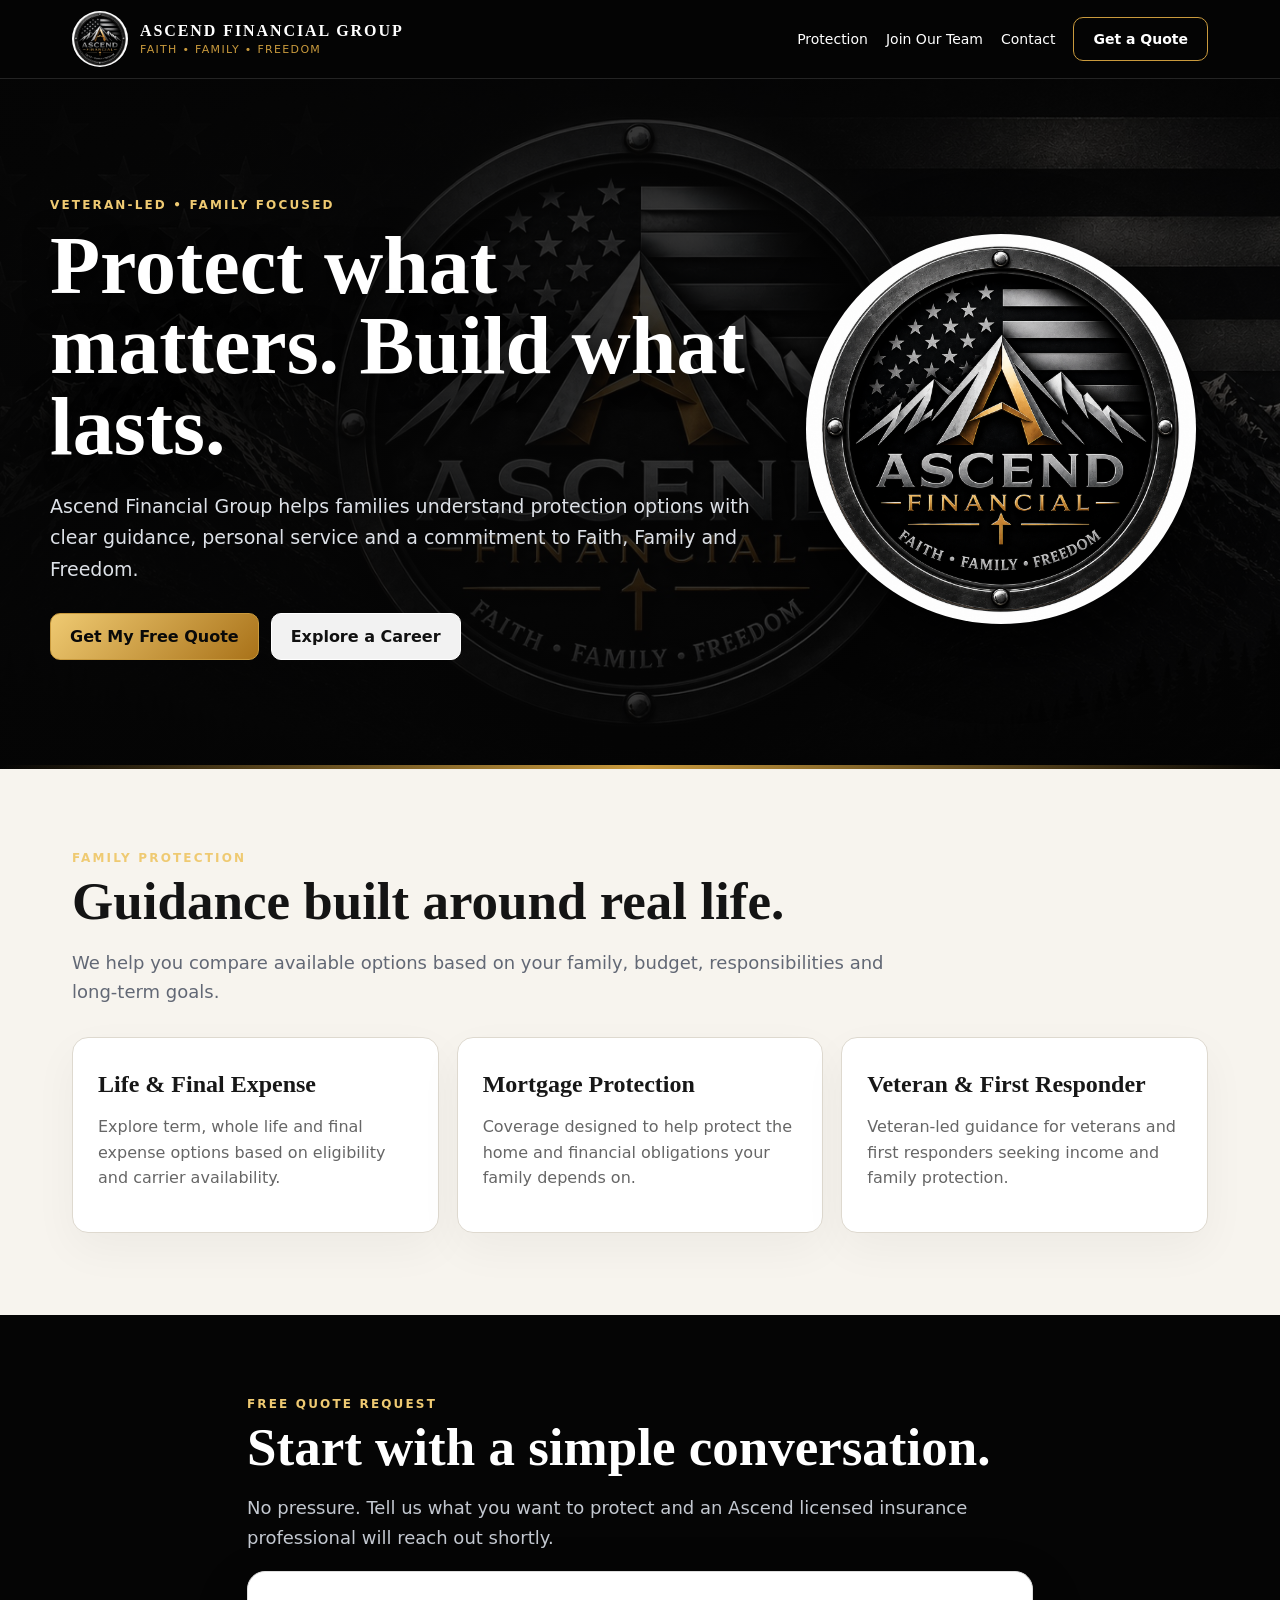
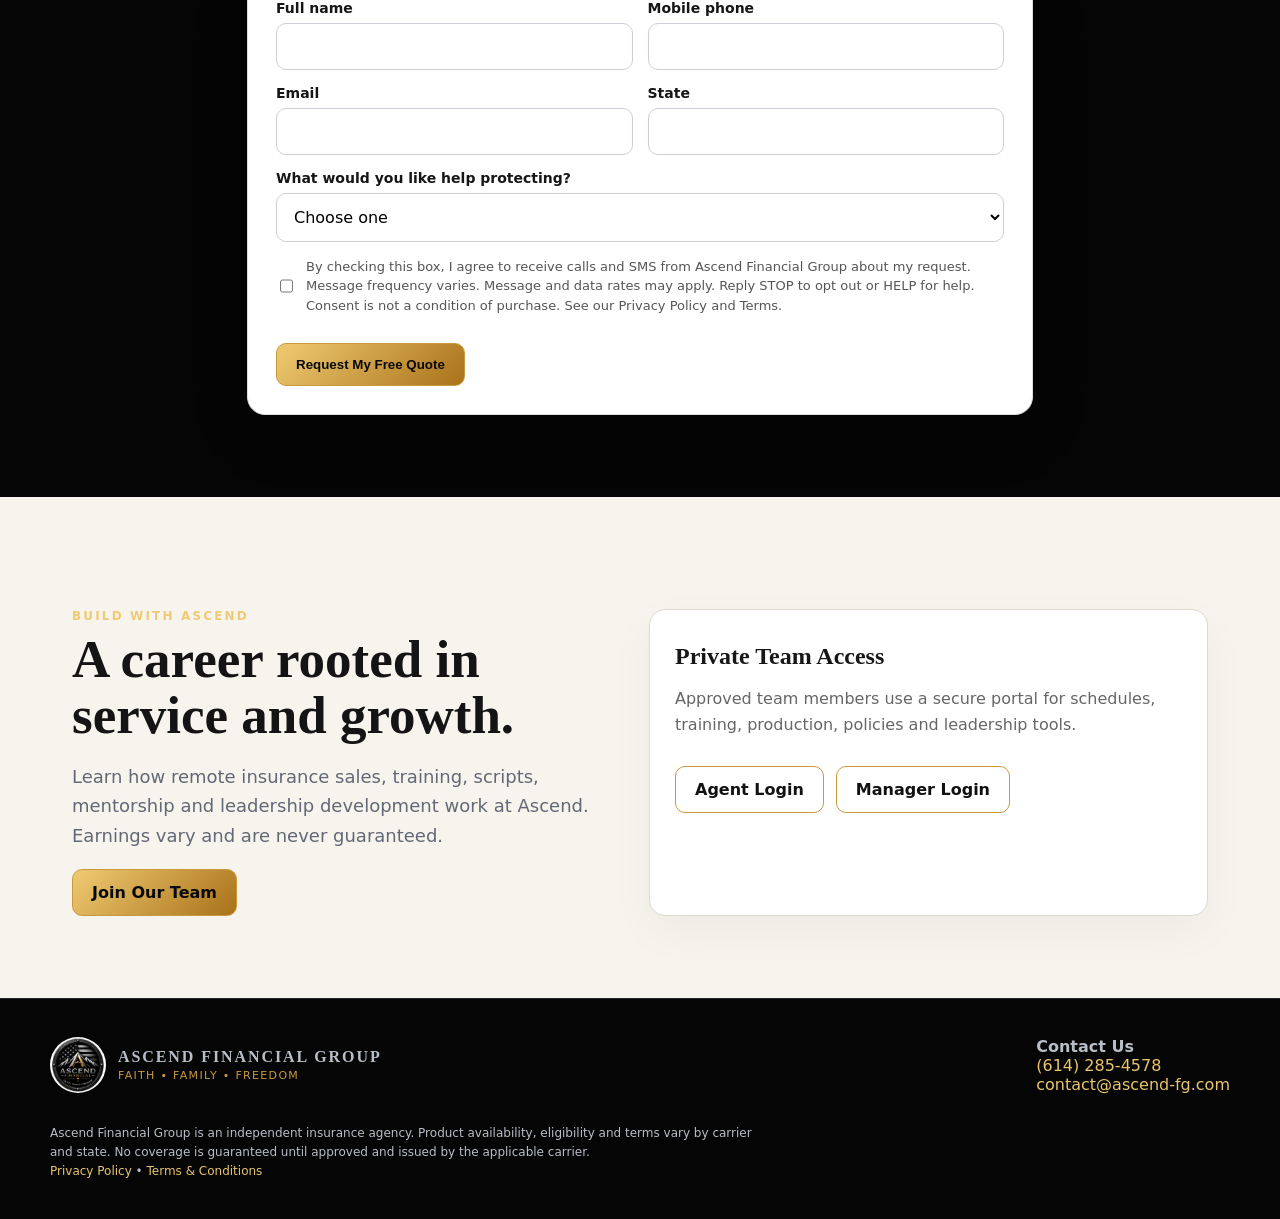
==== commit b7b82f1a: "Use agency language on inquiry forms" ====
--- a/index.html
+++ b/index.html
@@ -2,6 +2,6 @@
 <nav class="nav"><div class="shell navin"><a class="identity" href="/"><img class="mark" src="/assets/ascend-logo.png" alt="Ascend Financial Group logo"><div><div class="brand">ASCEND FINANCIAL GROUP</div><div class="tag">FAITH • FAMILY • FREEDOM</div></div></a><div class="links"><a href="#protect">Protection</a><a href="/join/">Join Our Team</a><a href="#contact">Contact</a><a class="button" href="#quote">Get a Quote</a></div></div></nav>
 <header class="hero"><div class="shell hero-grid"><div><div class="eyebrow">Veteran-led • Family focused</div><h1>Protect what matters. Build what lasts.</h1><p>Ascend Financial Group helps families understand protection options with clear guidance, personal service and a commitment to Faith, Family and Freedom.</p><div class="actions"><a class="button gold" href="#quote">Get My Free Quote</a><a class="button silver" href="/join/">Explore a Career</a></div></div><img class="seal" src="/assets/ascend-logo.png" alt="Ascend Financial Group mountain and American flag seal"></div></header>
 <section class="section light" id="protect"><div class="shell"><div class="eyebrow">Family Protection</div><h2>Guidance built around real life.</h2><p class="lead">We help you compare available options based on your family, budget, responsibilities and long-term goals.</p><div class="grid3"><article class="card"><h3>Life & Final Expense</h3><p>Explore term, whole life and final expense options based on eligibility and carrier availability.</p></article><article class="card"><h3>Mortgage Protection</h3><p>Coverage designed to help protect the home and financial obligations your family depends on.</p></article><article class="card"><h3>Veteran & First Responder</h3><p>Veteran-led guidance for veterans and first responders seeking income and family protection.</p></article></div></div></section>
-<section class="section" id="quote"><div class="shell formwrap"><div class="eyebrow">Free Quote Request</div><h2>Start with a simple conversation.</h2><p class="lead darklead">No pressure. Tell us what you want to protect and Tony’s team will contact you privately.</p><form class="form" data-ascend-form data-endpoint="/api/quote" data-success="Thank you. Your private quote request was sent to Tony at Ascend Financial Group."><div data-notice class="notice"></div><div class="row"><div class="field"><label>Full name</label><input name="name" required autocomplete="name"></div><div class="field"><label>Mobile phone</label><input name="phone" required autocomplete="tel"></div></div><div class="row"><div class="field"><label>Email</label><input name="email" type="email" required autocomplete="email"></div><div class="field"><label>State</label><input name="state" required autocomplete="address-level1"></div></div><div class="field"><label>What would you like help protecting?</label><select name="interest" required><option value="">Choose one</option><option>Life insurance</option><option>Mortgage protection</option><option>Final expense</option><option>Income protection</option><option>Veteran-focused protection</option><option>Not sure yet</option></select></div><label class="check"><input name="consent" type="checkbox" required><span>By checking this box, I agree to receive calls and SMS from Ascend Financial Group about my request. Message frequency varies. Message and data rates may apply. Reply STOP to opt out or HELP for help. Consent is not a condition of purchase. See our <a href="/privacy/">Privacy Policy</a> and <a href="/terms/">Terms.</a></span></label><div class="actions"><button class="button gold" type="submit">Request My Free Quote</button></div></form></div></section>
+<section class="section" id="quote"><div class="shell formwrap"><div class="eyebrow">Free Quote Request</div><h2>Start with a simple conversation.</h2><p class="lead darklead">No pressure. Tell us what you want to protect and an Ascend licensed insurance professional will reach out shortly.</p><form class="form" data-ascend-form data-endpoint="/api/quote" data-success="Thank you. An Ascend licensed insurance professional will reach out shortly."><div data-notice class="notice"></div><div class="row"><div class="field"><label>Full name</label><input name="name" required autocomplete="name"></div><div class="field"><label>Mobile phone</label><input name="phone" required autocomplete="tel"></div></div><div class="row"><div class="field"><label>Email</label><input name="email" type="email" required autocomplete="email"></div><div class="field"><label>State</label><input name="state" required autocomplete="address-level1"></div></div><div class="field"><label>What would you like help protecting?</label><select name="interest" required><option value="">Choose one</option><option>Life insurance</option><option>Mortgage protection</option><option>Final expense</option><option>Income protection</option><option>Veteran-focused protection</option><option>Not sure yet</option></select></div><label class="check"><input name="consent" type="checkbox" required><span>By checking this box, I agree to receive calls and SMS from Ascend Financial Group about my request. Message frequency varies. Message and data rates may apply. Reply STOP to opt out or HELP for help. Consent is not a condition of purchase. See our <a href="/privacy/">Privacy Policy</a> and <a href="/terms/">Terms.</a></span></label><div class="actions"><button class="button gold" type="submit">Request My Free Quote</button></div></form></div></section>
 <section class="section light"><div class="shell grid2"><div><div class="eyebrow">Build With Ascend</div><h2>A career rooted in service and growth.</h2><p class="lead">Learn how remote insurance sales, training, scripts, mentorship and leadership development work at Ascend. Earnings vary and are never guaranteed.</p><a class="button gold" href="/join/">Join Our Team</a></div><div class="card"><h3>Private Team Access</h3><p>Approved team members use a secure portal for schedules, training, production, policies and leadership tools.</p><div class="actions"><a class="button" style="color:#111" href="/agent/">Agent Login</a><a class="button" style="color:#111" href="/manager/">Manager Login</a></div></div></div></section>
 <footer class="footer" id="contact"><div class="shell footerin"><div class="identity"><img class="mark" src="/assets/ascend-logo.png" alt=""><div><div class="brand">ASCEND FINANCIAL GROUP</div><div class="tag">FAITH • FAMILY • FREEDOM</div></div></div><div><strong>Contact Us</strong><br><a href="tel:+16142854578">(614) 285-4578</a><br><a href="mailto:contact@ascend-fg.com">contact@ascend-fg.com</a></div><div class="legal">Ascend Financial Group is an independent insurance agency. Product availability, eligibility and terms vary by carrier and state. No coverage is guaranteed until approved and issued by the applicable carrier.<br><a href="/privacy/">Privacy Policy</a> • <a href="/terms/">Terms & Conditions</a></div></div></footer><script src="/assets/forms.js"></script></body></html>
